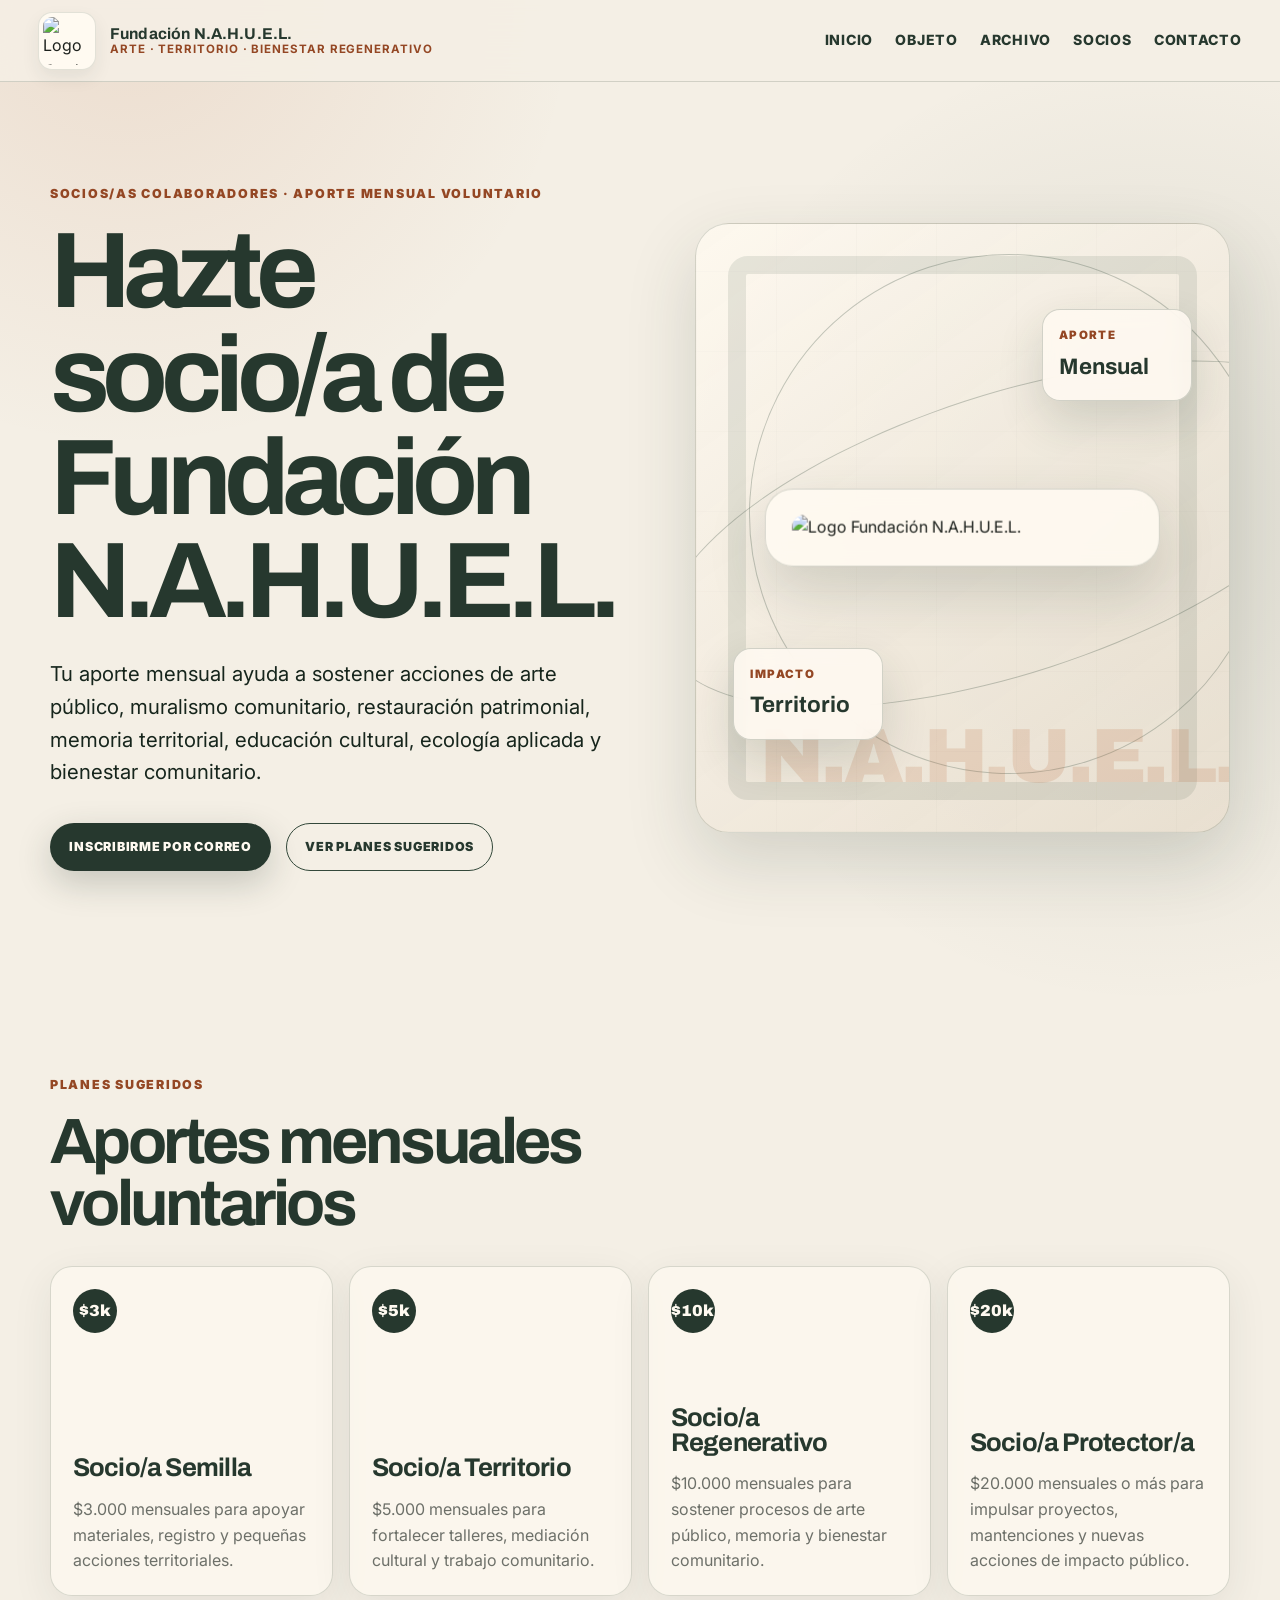
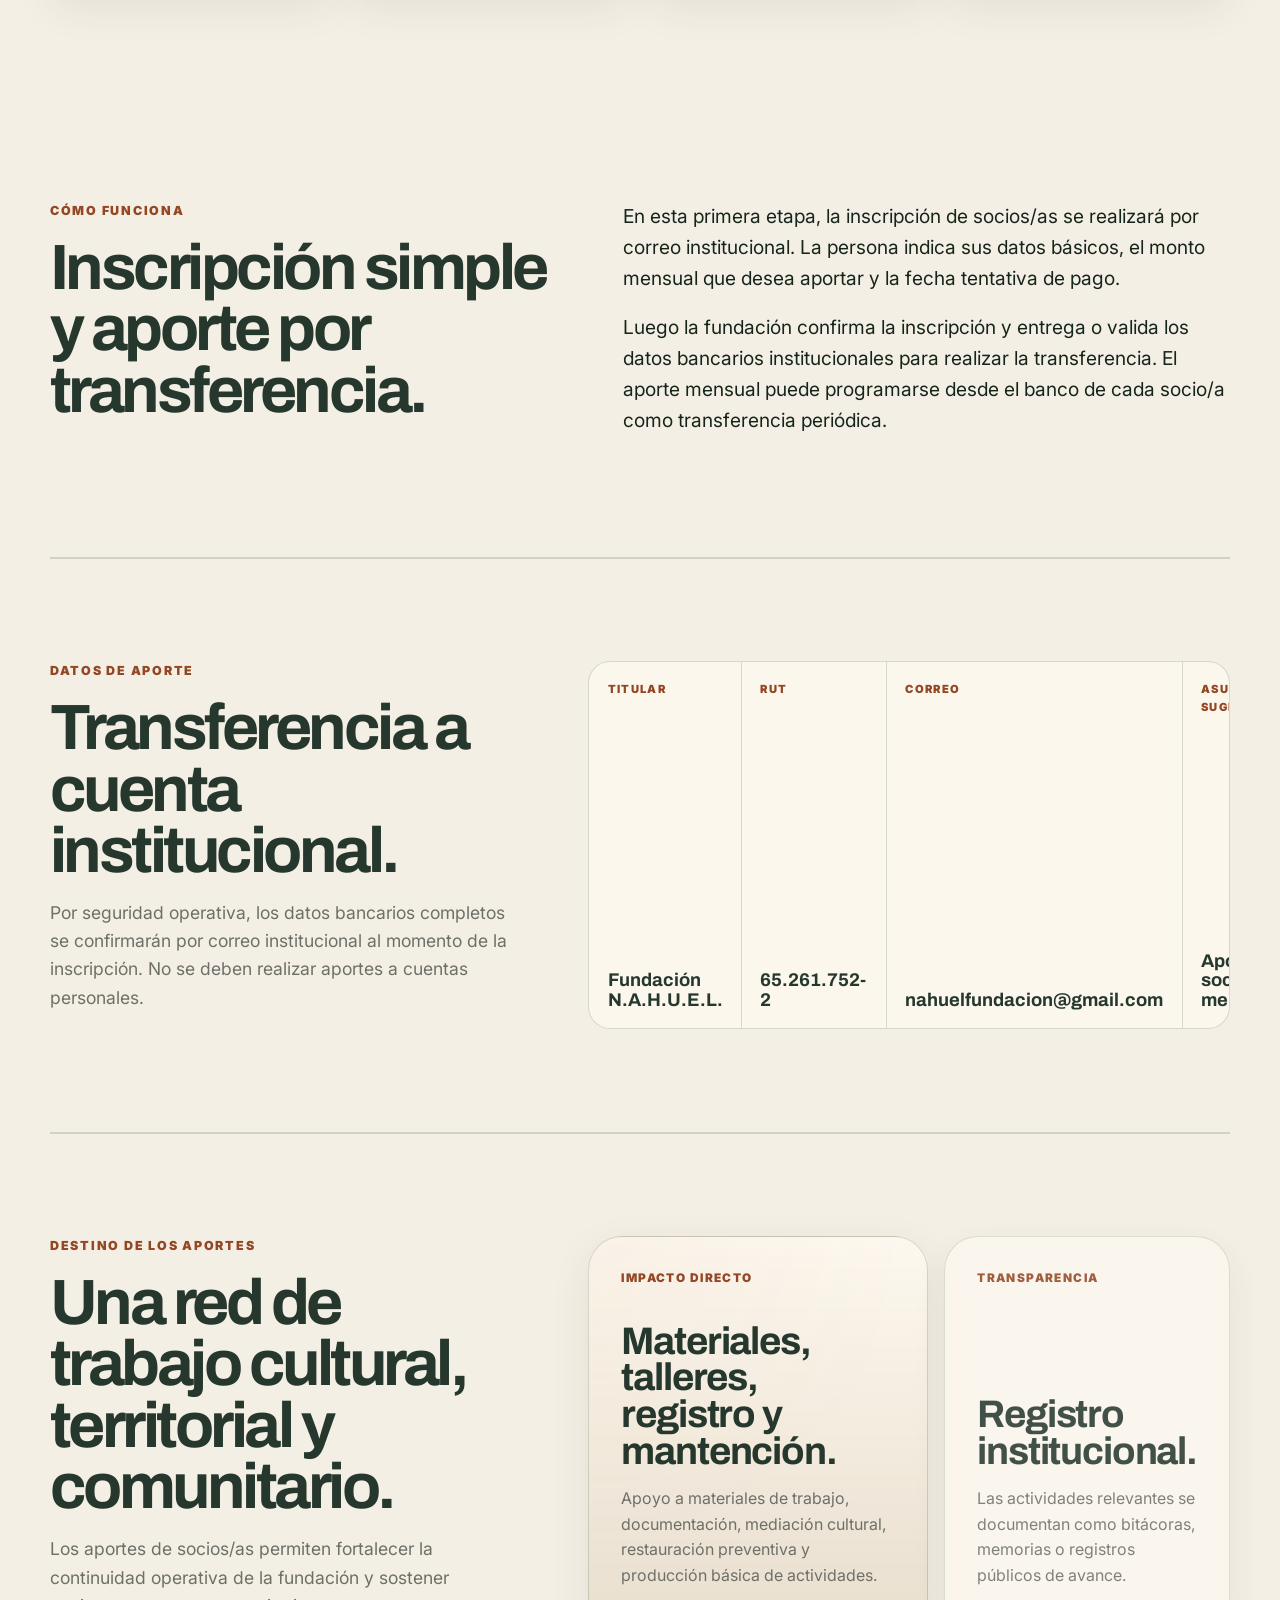
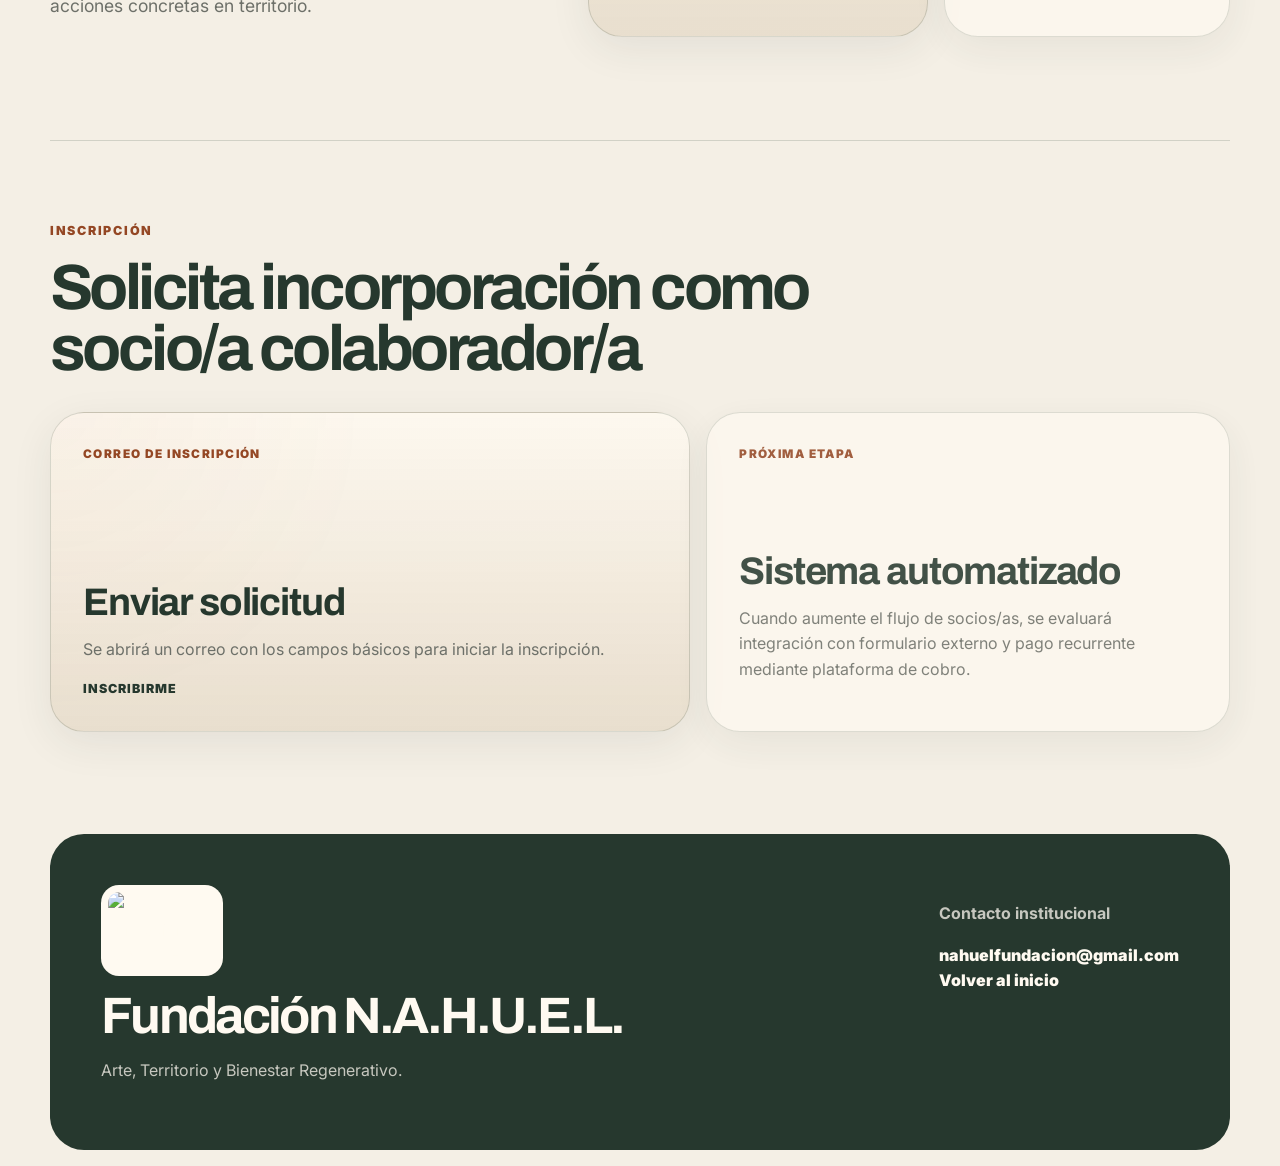
==== socios.html @ 20669663 "Crear página de socios colaboradores" ====
<!DOCTYPE html>
<html lang="es-CL">
<head>
  <meta charset="UTF-8" />
  <meta name="viewport" content="width=device-width, initial-scale=1.0" />
  <title>Hazte socio/a | Fundación N.A.H.U.E.L.</title>
  <meta name="description" content="Hazte socio/a colaborador/a de Fundación N.A.H.U.E.L. y apoya acciones de arte público, educación cultural, memoria territorial, restauración patrimonial y bienestar comunitario en La Florida." />
  <meta name="robots" content="index, follow, max-image-preview:large" />
  <meta name="author" content="Fundación N.A.H.U.E.L." />
  <meta name="keywords" content="socios Fundación N.A.H.U.E.L., donaciones fundación cultural, aportes mensuales, arte comunitario, La Florida, bienestar regenerativo, Chile" />
  <meta name="theme-color" content="#f4efe5" />
  <meta name="google-site-verification" content="IC3Q_L5enNN1hU11xEZPng-1R6glkIqD5HlDFHvDslU" />
  <meta name="geo.region" content="CL-RM" />
  <meta name="geo.placename" content="La Florida, Región Metropolitana, Chile" />
  <link rel="canonical" href="https://nahuelfundacion.github.io/socios.html" />
  <link rel="preconnect" href="https://fonts.googleapis.com" />
  <link rel="preconnect" href="https://fonts.gstatic.com" crossorigin />
  <link href="https://fonts.googleapis.com/css2?family=Archivo:wght@400;500;700;800;900&family=Inter:wght@400;500;600;700&display=swap" rel="stylesheet" />
  <link rel="stylesheet" href="styles.css" />

  <meta property="og:type" content="website" />
  <meta property="og:locale" content="es_CL" />
  <meta property="og:site_name" content="Fundación N.A.H.U.E.L." />
  <meta property="og:title" content="Hazte socio/a | Fundación N.A.H.U.E.L." />
  <meta property="og:description" content="Aportes mensuales para sostener arte público, memoria territorial, educación cultural y bienestar comunitario." />
  <meta property="og:url" content="https://nahuelfundacion.github.io/socios.html" />
  <meta property="og:image" content="https://nahuelfundacion.github.io/assets/img/logo/logo%20nahuel%20-%20001.jpg" />
  <meta property="og:image:alt" content="Logo Fundación N.A.H.U.E.L." />

  <meta name="twitter:card" content="summary_large_image" />
  <meta name="twitter:title" content="Hazte socio/a | Fundación N.A.H.U.E.L." />
  <meta name="twitter:description" content="Apoya mensualmente acciones culturales, territoriales y comunitarias desde La Florida, Chile." />
  <meta name="twitter:image" content="https://nahuelfundacion.github.io/assets/img/logo/logo%20nahuel%20-%20001.jpg" />

  <script type="application/ld+json">
  {
    "@context": "https://schema.org",
    "@graph": [
      {
        "@type": "NGO",
        "@id": "https://nahuelfundacion.github.io/#organization",
        "name": "Fundación N.A.H.U.E.L.",
        "legalName": "Fundación N.A.H.U.E.L. Arte Territorio y Bienestar Regenerativo",
        "url": "https://nahuelfundacion.github.io/",
        "logo": "https://nahuelfundacion.github.io/assets/img/logo/logo%20nahuel%20-%20001.jpg",
        "email": "nahuelfundacion@gmail.com",
        "taxID": "65.261.752-2",
        "address": {
          "@type": "PostalAddress",
          "addressLocality": "La Florida",
          "addressRegion": "Región Metropolitana",
          "addressCountry": "CL"
        },
        "potentialAction": {
          "@type": "DonateAction",
          "name": "Aporte mensual de socio/a colaborador/a",
          "target": "https://nahuelfundacion.github.io/socios.html"
        }
      },
      {
        "@type": "WebPage",
        "@id": "https://nahuelfundacion.github.io/socios.html#webpage",
        "url": "https://nahuelfundacion.github.io/socios.html",
        "name": "Hazte socio/a | Fundación N.A.H.U.E.L.",
        "isPartOf": { "@id": "https://nahuelfundacion.github.io/#website" },
        "about": { "@id": "https://nahuelfundacion.github.io/#organization" },
        "inLanguage": "es-CL"
      }
    ]
  }
  </script>
</head>
<body>
  <a class="skip-link" href="#contenido">Saltar al contenido principal</a>

  <header class="site-header" aria-label="Encabezado principal">
    <a class="brand" href="index.html#inicio" aria-label="Inicio Fundación N.A.H.U.E.L.">
      <img src="assets/img/logo/logo nahuel - 001.jpg" alt="Logo Fundación N.A.H.U.E.L." class="brand-logo" />
      <span class="brand-text">
        <strong>Fundación N.A.H.U.E.L.</strong>
        <small>Arte · Territorio · Bienestar Regenerativo</small>
      </span>
    </a>

    <button class="menu-toggle" type="button" aria-label="Abrir menú" aria-expanded="false" aria-controls="main-nav">
      <span></span><span></span><span></span>
    </button>

    <nav id="main-nav" class="main-nav" aria-label="Navegación principal">
      <a href="index.html#inicio">Inicio</a>
      <a href="index.html#objeto">Objeto</a>
      <a href="index.html#proyectos">Archivo</a>
      <a href="socios.html">Socios</a>
      <a href="index.html#contacto">Contacto</a>
    </nav>
  </header>

  <main id="contenido">
    <section class="hero section-pad">
      <div class="hero-copy">
        <p class="eyebrow">Socios/as colaboradores · Aporte mensual voluntario</p>
        <h1>Hazte socio/a de Fundación N.A.H.U.E.L.</h1>
        <p class="lead">
          Tu aporte mensual ayuda a sostener acciones de arte público, muralismo comunitario, restauración patrimonial, memoria territorial, educación cultural, ecología aplicada y bienestar comunitario.
        </p>
        <div class="hero-actions">
          <a class="button button-primary" href="mailto:nahuelfundacion@gmail.com?subject=Inscripci%C3%B3n%20socio%2Fa%20colaborador%2Fa%20Fundaci%C3%B3n%20N.A.H.U.E.L.&body=Hola%20Fundaci%C3%B3n%20N.A.H.U.E.L.%2C%0A%0AQuiero%20inscribirme%20como%20socio%2Fa%20colaborador%2Fa.%0A%0ANombre%20completo%3A%0ARUT%3A%0ATel%C3%A9fono%3A%0AComuna%3A%0AMonto%20mensual%20que%20deseo%20aportar%3A%0AFecha%20tentativa%20de%20pago%20mensual%3A%0A%0ASolicito%20los%20datos%20bancarios%20institucionales%20para%20realizar%20mi%20aporte.%0A%0ASaludos.">Inscribirme por correo</a>
          <a class="button button-secondary" href="#planes">Ver planes sugeridos</a>
        </div>
      </div>

      <div class="hero-visual" aria-label="Panel visual de socios colaboradores">
        <div class="mission-orbit orbit-one"></div>
        <div class="mission-orbit orbit-two"></div>
        <figure class="visual-logo-card">
          <img src="assets/img/logo/logo nahuel - 001.jpg" alt="Logo Fundación N.A.H.U.E.L." />
        </figure>
        <div class="visual-card visual-card-small top-card">
          <small>Aporte</small>
          <strong>Mensual</strong>
        </div>
        <div class="visual-card visual-card-small bottom-card">
          <small>Impacto</small>
          <strong>Territorio</strong>
        </div>
      </div>
    </section>

    <section id="planes" class="section-pad">
      <div class="section-heading">
        <p class="eyebrow">Planes sugeridos</p>
        <h2>Aportes mensuales voluntarios</h2>
      </div>
      <div class="card-grid">
        <article class="program-card">
          <span class="card-number">$3k</span>
          <h3>Socio/a Semilla</h3>
          <p>$3.000 mensuales para apoyar materiales, registro y pequeñas acciones territoriales.</p>
        </article>
        <article class="program-card">
          <span class="card-number">$5k</span>
          <h3>Socio/a Territorio</h3>
          <p>$5.000 mensuales para fortalecer talleres, mediación cultural y trabajo comunitario.</p>
        </article>
        <article class="program-card">
          <span class="card-number">$10k</span>
          <h3>Socio/a Regenerativo</h3>
          <p>$10.000 mensuales para sostener procesos de arte público, memoria y bienestar comunitario.</p>
        </article>
        <article class="program-card">
          <span class="card-number">$20k</span>
          <h3>Socio/a Protector/a</h3>
          <p>$20.000 mensuales o más para impulsar proyectos, mantenciones y nuevas acciones de impacto público.</p>
        </article>
      </div>
    </section>

    <section class="section-pad split-section">
      <div class="section-kicker">
        <p class="eyebrow">Cómo funciona</p>
        <h2>Inscripción simple y aporte por transferencia.</h2>
      </div>
      <div class="rich-text">
        <p>
          En esta primera etapa, la inscripción de socios/as se realizará por correo institucional. La persona indica sus datos básicos, el monto mensual que desea aportar y la fecha tentativa de pago.
        </p>
        <p>
          Luego la fundación confirma la inscripción y entrega o valida los datos bancarios institucionales para realizar la transferencia. El aporte mensual puede programarse desde el banco de cada socio/a como transferencia periódica.
        </p>
      </div>
    </section>

    <section class="section-pad feature-section">
      <div>
        <p class="eyebrow">Datos de aporte</p>
        <h2>Transferencia a cuenta institucional.</h2>
        <p>
          Por seguridad operativa, los datos bancarios completos se confirmarán por correo institucional al momento de la inscripción. No se deben realizar aportes a cuentas personales.
        </p>
      </div>
      <div class="data-grid">
        <div><span>Titular</span><strong>Fundación N.A.H.U.E.L.</strong></div>
        <div><span>RUT</span><strong>65.261.752-2</strong></div>
        <div><span>Correo</span><strong>nahuelfundacion@gmail.com</strong></div>
        <div><span>Asunto sugerido</span><strong>Aporte socio/a mensual</strong></div>
      </div>
    </section>

    <section class="section-pad feature-section">
      <div>
        <p class="eyebrow">Destino de los aportes</p>
        <h2>Una red de trabajo cultural, territorial y comunitario.</h2>
        <p>
          Los aportes de socios/as permiten fortalecer la continuidad operativa de la fundación y sostener acciones concretas en territorio.
        </p>
      </div>
      <div class="archive-grid" aria-label="Destino de aportes de socios colaboradores">
        <article class="archive-card featured-archive-card">
          <span>Impacto directo</span>
          <h3>Materiales, talleres, registro y mantención.</h3>
          <p>Apoyo a materiales de trabajo, documentación, mediación cultural, restauración preventiva y producción básica de actividades.</p>
        </article>
        <article class="archive-card muted-archive-card">
          <span>Transparencia</span>
          <h3>Registro institucional.</h3>
          <p>Las actividades relevantes se documentan como bitácoras, memorias o registros públicos de avance.</p>
        </article>
      </div>
    </section>

    <section class="section-pad transparency-section">
      <div class="section-heading">
        <p class="eyebrow">Inscripción</p>
        <h2>Solicita incorporación como socio/a colaborador/a</h2>
      </div>
      <div class="archive-grid">
        <a class="archive-card featured-archive-card" href="mailto:nahuelfundacion@gmail.com?subject=Inscripci%C3%B3n%20socio%2Fa%20colaborador%2Fa%20Fundaci%C3%B3n%20N.A.H.U.E.L.&body=Hola%20Fundaci%C3%B3n%20N.A.H.U.E.L.%2C%0A%0AQuiero%20inscribirme%20como%20socio%2Fa%20colaborador%2Fa.%0A%0ANombre%20completo%3A%0ARUT%3A%0ATel%C3%A9fono%3A%0AComuna%3A%0AMonto%20mensual%20que%20deseo%20aportar%3A%0AFecha%20tentativa%20de%20pago%20mensual%3A%0A%0ASolicito%20los%20datos%20bancarios%20institucionales%20para%20realizar%20mi%20aporte.%0A%0ASaludos.">
          <span>Correo de inscripción</span>
          <h3>Enviar solicitud</h3>
          <p>Se abrirá un correo con los campos básicos para iniciar la inscripción.</p>
          <strong>Inscribirme</strong>
        </a>
        <article class="archive-card muted-archive-card">
          <span>Próxima etapa</span>
          <h3>Sistema automatizado</h3>
          <p>Cuando aumente el flujo de socios/as, se evaluará integración con formulario externo y pago recurrente mediante plataforma de cobro.</p>
        </article>
      </div>
    </section>
  </main>

  <footer id="contacto" class="site-footer">
    <div>
      <img src="assets/img/logo/logo nahuel - 001.jpg" alt="Logo Fundación N.A.H.U.E.L." class="footer-logo" />
      <h2>Fundación N.A.H.U.E.L.</h2>
      <p>Arte, Territorio y Bienestar Regenerativo.</p>
    </div>
    <div class="footer-contact">
      <p><strong>Contacto institucional</strong></p>
      <a href="mailto:nahuelfundacion@gmail.com">nahuelfundacion@gmail.com</a>
      <br />
      <a href="index.html#inicio">Volver al inicio</a>
    </div>
  </footer>

  <script src="script.js"></script>
</body>
</html>
---- styles.css ----
:root {
  --bone: #f4efe5;
  --bone-light: #fffaf1;
  --bone-deep: #e7dccb;
  --green: #33483a;
  --green-deep: #26382e;
  --green-ink: #16251c;
  --copper: #b45b2e;
  --copper-deep: #944724;
  --ink: #1d211d;
  --muted: #6d7069;
  --line: rgba(51, 72, 58, 0.18);
  --shadow: 0 28px 70px rgba(38, 56, 46, 0.16);
  --radius-lg: 34px;
  --radius-md: 22px;
  --max: 1180px;
}

* { box-sizing: border-box; }

html { scroll-behavior: smooth; }

body {
  margin: 0;
  font-family: Inter, system-ui, -apple-system, BlinkMacSystemFont, "Segoe UI", sans-serif;
  background:
    radial-gradient(circle at 10% 0%, rgba(180, 91, 46, 0.12), transparent 28rem),
    radial-gradient(circle at 90% 12%, rgba(51, 72, 58, 0.12), transparent 30rem),
    var(--bone);
  color: var(--ink);
  line-height: 1.6;
}

a { color: inherit; text-decoration: none; }

img { max-width: 100%; display: block; }

.skip-link {
  position: absolute;
  top: -100px;
  left: 1rem;
  background: var(--green-deep);
  color: var(--bone-light);
  padding: 0.65rem 1rem;
  border-radius: 999px;
  z-index: 99;
}

.skip-link:focus { top: 1rem; }

.site-header {
  position: sticky;
  top: 0;
  z-index: 50;
  display: flex;
  align-items: center;
  justify-content: space-between;
  gap: 1.5rem;
  padding: 0.72rem clamp(1rem, 3vw, 2.5rem);
  background: rgba(244, 239, 229, 0.9);
  border-bottom: 1px solid var(--line);
  backdrop-filter: blur(18px);
}

.brand {
  display: flex;
  align-items: center;
  gap: 0.85rem;
  min-width: 260px;
}

.brand-logo {
  width: 58px;
  height: 58px;
  object-fit: contain;
  background: var(--bone-light);
  border: 1px solid rgba(51, 72, 58, 0.14);
  border-radius: 14px;
  padding: 4px;
  box-shadow: 0 8px 18px rgba(38, 56, 46, 0.08);
}

.brand-text {
  display: flex;
  flex-direction: column;
  line-height: 1.12;
}

.brand-text strong {
  font-family: Archivo, Inter, sans-serif;
  font-size: 0.98rem;
  letter-spacing: 0.01em;
  color: var(--green-deep);
}

.brand-text small {
  font-size: 0.72rem;
  color: var(--copper-deep);
  font-weight: 700;
  text-transform: uppercase;
  letter-spacing: 0.08em;
}

.main-nav {
  display: flex;
  align-items: center;
  gap: clamp(0.7rem, 1.8vw, 1.4rem);
  font-size: 0.88rem;
  font-weight: 800;
  letter-spacing: 0.05em;
  text-transform: uppercase;
  color: var(--green-deep);
}

.main-nav a {
  position: relative;
  padding: 0.35rem 0;
}

.main-nav a::after {
  content: "";
  position: absolute;
  left: 0;
  bottom: 0;
  width: 0;
  height: 2px;
  background: var(--copper);
  transition: width 180ms ease;
}

.main-nav a:hover::after { width: 100%; }

.menu-toggle {
  display: none;
  border: 1px solid var(--line);
  background: var(--bone-light);
  border-radius: 14px;
  width: 46px;
  height: 42px;
  padding: 0.55rem;
}

.menu-toggle span {
  display: block;
  height: 2px;
  margin: 5px 0;
  background: var(--green-deep);
}

.section-pad {
  width: min(var(--max), calc(100% - 2rem));
  margin-inline: auto;
  padding: clamp(4rem, 8vw, 7.5rem) 0;
}

.hero {
  min-height: calc(100vh - 74px);
  display: grid;
  grid-template-columns: minmax(0, 1.03fr) minmax(320px, 0.97fr);
  align-items: center;
  gap: clamp(2rem, 6vw, 5rem);
}

.eyebrow {
  margin: 0 0 1rem;
  color: var(--copper-deep);
  font-weight: 900;
  text-transform: uppercase;
  letter-spacing: 0.14em;
  font-size: 0.78rem;
}

h1, h2, h3 {
  font-family: Archivo, Inter, sans-serif;
  margin: 0;
  line-height: 0.96;
  color: var(--green-deep);
}

h1 {
  font-size: clamp(3.1rem, 8.4vw, 7.8rem);
  letter-spacing: -0.07em;
  max-width: 900px;
}

h2 {
  font-size: clamp(2.2rem, 5vw, 5rem);
  letter-spacing: -0.055em;
}

h3 {
  font-size: clamp(1.25rem, 2vw, 1.7rem);
  letter-spacing: -0.03em;
}

.lead {
  max-width: 720px;
  margin: 1.55rem 0 0;
  font-size: clamp(1.05rem, 1.6vw, 1.35rem);
  color: var(--green-ink);
}

.hero-actions {
  display: flex;
  flex-wrap: wrap;
  gap: 0.9rem;
  margin-top: 2.1rem;
}

.button {
  display: inline-flex;
  align-items: center;
  justify-content: center;
  min-height: 48px;
  padding: 0.8rem 1.15rem;
  border-radius: 999px;
  border: 1px solid transparent;
  font-weight: 900;
  text-transform: uppercase;
  letter-spacing: 0.06em;
  font-size: 0.78rem;
}

.button-primary {
  background: var(--green-deep);
  color: var(--bone-light);
  box-shadow: 0 12px 34px rgba(38, 56, 46, 0.22);
}

.button-secondary {
  background: transparent;
  color: var(--green-deep);
  border-color: var(--green);
}

.hero-visual {
  position: relative;
  min-height: 610px;
  border: 1px solid var(--line);
  border-radius: var(--radius-lg);
  overflow: hidden;
  background:
    linear-gradient(145deg, rgba(255, 250, 241, 0.78), rgba(231, 220, 203, 0.72)),
    repeating-linear-gradient(90deg, rgba(51, 72, 58, 0.08) 0 1px, transparent 1px 80px),
    repeating-linear-gradient(0deg, rgba(51, 72, 58, 0.07) 0 1px, transparent 1px 80px);
  box-shadow: var(--shadow);
}

.hero-visual::before {
  content: "";
  position: absolute;
  inset: 2rem;
  border: 18px solid rgba(51, 72, 58, 0.9);
  border-radius: 20px;
  opacity: 0.12;
}

.hero-visual::after {
  content: "N.A.H.U.E.L.";
  position: absolute;
  right: -0.5rem;
  bottom: 0.8rem;
  font-family: Archivo, Inter, sans-serif;
  font-weight: 900;
  font-size: clamp(3rem, 6vw, 5.6rem);
  letter-spacing: -0.04em;
  color: rgba(180, 91, 46, 0.16);
}

.mission-orbit {
  position: absolute;
  border: 1px solid rgba(51, 72, 58, 0.28);
  border-radius: 50%;
  transform: rotate(-18deg);
}

.orbit-one {
  width: 520px;
  height: 520px;
  left: 10%;
  top: 5%;
}

.orbit-two {
  width: 720px;
  height: 280px;
  left: -9%;
  top: 28%;
}

.visual-logo-card {
  position: absolute;
  left: 50%;
  top: 50%;
  width: min(74%, 420px);
  margin: 0;
  transform: translate(-50%, -50%);
  padding: clamp(1rem, 2vw, 1.6rem);
  border-radius: 28px;
  border: 1px solid rgba(51, 72, 58, 0.2);
  background: rgba(255, 250, 241, 0.9);
  box-shadow: 0 24px 58px rgba(38, 56, 46, 0.18);
  backdrop-filter: blur(10px);
  z-index: 2;
}

.visual-logo-card img {
  width: 100%;
  height: auto;
  object-fit: contain;
  border-radius: 18px;
}

.visual-card {
  position: absolute;
  border: 1px solid rgba(51, 72, 58, 0.22);
  background: rgba(255, 250, 241, 0.86);
  box-shadow: 0 20px 46px rgba(38, 56, 46, 0.16);
  backdrop-filter: blur(10px);
  z-index: 3;
}

.visual-card-small small {
  display: block;
  color: var(--copper-deep);
  font-weight: 900;
  text-transform: uppercase;
  letter-spacing: 0.12em;
  font-size: 0.72rem;
}

.visual-card-small {
  min-width: 150px;
  padding: 1rem;
  border-radius: 18px;
}

.visual-card-small strong {
  display: block;
  color: var(--green-deep);
  font-family: Archivo, Inter, sans-serif;
  font-size: 1.4rem;
  margin-top: 0.25rem;
}

.top-card { right: 7%; top: 14%; }
.bottom-card { left: 7%; bottom: 15%; }

.story-rail {
  width: min(100%, 1480px);
  margin: 0 auto;
  display: grid;
  grid-template-columns: repeat(4, 1fr);
  border-block: 1px solid var(--line);
  background: var(--green-deep);
  color: var(--bone-light);
}

.story-rail article {
  min-height: 310px;
  padding: clamp(1.4rem, 3vw, 2.4rem);
  display: flex;
  flex-direction: column;
  justify-content: flex-end;
  border-right: 1px solid rgba(244, 239, 229, 0.18);
  background:
    linear-gradient(180deg, rgba(22, 37, 28, 0.08), rgba(22, 37, 28, 0.86)),
    radial-gradient(circle at 0% 0%, rgba(180, 91, 46, 0.38), transparent 18rem);
}

.story-rail article:nth-child(even) {
  background:
    linear-gradient(180deg, rgba(22, 37, 28, 0.10), rgba(22, 37, 28, 0.88)),
    radial-gradient(circle at 100% 0%, rgba(244, 239, 229, 0.18), transparent 18rem);
}

.story-rail span {
  color: var(--copper);
  font-family: Archivo, Inter, sans-serif;
  font-weight: 900;
  margin-bottom: auto;
}

.story-rail h2 {
  color: var(--bone-light);
  font-size: clamp(1.5rem, 2.5vw, 2.35rem);
  letter-spacing: -0.04em;
}

.story-rail p {
  margin: 0.9rem 0 0;
  color: rgba(255, 250, 241, 0.76);
}

.split-section {
  display: grid;
  grid-template-columns: 0.9fr 1.1fr;
  gap: clamp(2rem, 6vw, 5rem);
  border-bottom: 1px solid var(--line);
}

.rich-text {
  font-size: clamp(1.05rem, 1.5vw, 1.28rem);
  color: var(--green-ink);
}

.rich-text p:first-child { margin-top: 0; }

.section-heading {
  max-width: 820px;
  margin-bottom: 2rem;
}

.card-grid {
  display: grid;
  grid-template-columns: repeat(4, 1fr);
  gap: 1rem;
}

.program-card {
  min-height: 330px;
  padding: 1.35rem;
  border: 1px solid var(--line);
  border-radius: var(--radius-md);
  background: rgba(255, 250, 241, 0.64);
  box-shadow: 0 12px 40px rgba(38, 56, 46, 0.08);
  display: flex;
  flex-direction: column;
}

.card-number {
  width: 44px;
  height: 44px;
  border-radius: 50%;
  display: grid;
  place-items: center;
  background: var(--green-deep);
  color: var(--bone-light);
  font-family: Archivo, Inter, sans-serif;
  font-weight: 900;
  margin-bottom: auto;
}

.program-card h3 { margin-top: 4rem; }
.program-card p { color: var(--muted); margin-bottom: 0; }

.feature-section {
  display: grid;
  grid-template-columns: 0.85fr 1.15fr;
  gap: clamp(2rem, 5vw, 4rem);
  align-items: stretch;
  border-top: 1px solid var(--line);
  border-bottom: 1px solid var(--line);
}

.feature-section > div:first-child p:last-child {
  font-size: 1.1rem;
  color: var(--muted);
}

.archive-grid {
  display: grid;
  grid-template-columns: 1.1fr 0.9fr;
  gap: 1rem;
}

.archive-card {
  min-height: 320px;
  padding: clamp(1.35rem, 3vw, 2rem);
  border: 1px solid var(--line);
  border-radius: var(--radius-lg);
  background: rgba(255, 250, 241, 0.72);
  box-shadow: 0 12px 40px rgba(38, 56, 46, 0.08);
  display: flex;
  flex-direction: column;
  justify-content: flex-end;
  transition: transform 180ms ease, box-shadow 180ms ease;
}

.archive-card:hover {
  transform: translateY(-3px);
  box-shadow: var(--shadow);
}

.archive-card span {
  margin-bottom: auto;
  color: var(--copper-deep);
  font-size: 0.74rem;
  font-weight: 900;
  letter-spacing: 0.12em;
  text-transform: uppercase;
}

.archive-card h3 {
  max-width: 560px;
  font-size: clamp(1.7rem, 3vw, 3rem);
}

.archive-card p {
  color: var(--muted);
}

.archive-card strong {
  color: var(--green-deep);
  font-weight: 900;
  text-transform: uppercase;
  letter-spacing: 0.08em;
  font-size: 0.78rem;
}

.featured-archive-card {
  background:
    linear-gradient(180deg, rgba(255, 250, 241, 0.78), rgba(231, 220, 203, 0.9)),
    radial-gradient(circle at 0% 0%, rgba(180, 91, 46, 0.18), transparent 20rem);
}

.muted-archive-card { opacity: 0.86; }

.mission-slider {
  position: relative;
  min-height: 430px;
  border-radius: var(--radius-lg);
  overflow: hidden;
  background: var(--green-deep);
  color: var(--bone-light);
  box-shadow: var(--shadow);
}

.slides, .slide { height: 100%; }

.slide {
  display: none;
  min-height: 430px;
  padding: clamp(1.5rem, 4vw, 3rem);
  flex-direction: column;
  justify-content: flex-end;
  background:
    linear-gradient(180deg, rgba(38, 56, 46, 0.18), rgba(22, 37, 28, 0.92)),
    radial-gradient(circle at 30% 5%, rgba(180, 91, 46, 0.45), transparent 20rem),
    repeating-linear-gradient(135deg, rgba(244, 239, 229, 0.10) 0 1px, transparent 1px 18px);
}

.slide.active { display: flex; }

.slide span {
  position: absolute;
  top: 2rem;
  left: 2rem;
  color: var(--copper);
  font-weight: 900;
  text-transform: uppercase;
  letter-spacing: 0.14em;
  font-size: 0.74rem;
}

.slide h3 {
  color: var(--bone-light);
  font-size: clamp(2.4rem, 5vw, 5rem);
  max-width: 620px;
}

.slide p {
  max-width: 560px;
  color: rgba(255, 250, 241, 0.78);
  font-size: 1.1rem;
}

.slider-control {
  position: absolute;
  top: 50%;
  z-index: 4;
  transform: translateY(-50%);
  width: 46px;
  height: 46px;
  border-radius: 50%;
  border: 1px solid rgba(244, 239, 229, 0.38);
  background: rgba(244, 239, 229, 0.14);
  color: var(--bone-light);
  font-size: 2rem;
  cursor: pointer;
}

.prev { left: 1rem; }
.next { right: 1rem; }

.case-study-section {
  border-top: 1px solid var(--line);
  border-bottom: 1px solid var(--line);
}

.standalone-case { padding-top: clamp(4rem, 7vw, 6rem); }

.case-heading {
  max-width: 980px;
  margin-bottom: 2.4rem;
}

.case-heading p:last-child {
  max-width: 760px;
  color: var(--muted);
  font-size: clamp(1.02rem, 1.4vw, 1.2rem);
}

.case-layout {
  display: grid;
  grid-template-columns: minmax(0, 1.05fr) minmax(300px, 0.95fr);
  gap: 1rem;
  align-items: stretch;
}

.case-summary,
.case-meta,
.evidence-note {
  border: 1px solid var(--line);
  border-radius: var(--radius-lg);
  background: rgba(255, 250, 241, 0.66);
  box-shadow: 0 12px 40px rgba(38, 56, 46, 0.08);
}

.case-summary {
  padding: clamp(1.5rem, 4vw, 2.4rem);
}

.case-code {
  display: inline-flex;
  margin-bottom: 1.2rem;
  color: var(--copper-deep);
  font-size: 0.76rem;
  font-weight: 900;
  letter-spacing: 0.1em;
  text-transform: uppercase;
}

.case-summary h2,
.case-summary h3 {
  font-size: clamp(2rem, 4vw, 4.5rem);
  max-width: 760px;
}

.case-summary p {
  max-width: 760px;
  color: var(--green-ink);
  font-size: 1.05rem;
}

.case-meta {
  display: grid;
  grid-template-columns: 1fr 1fr;
  overflow: hidden;
}

.case-meta div,
.case-pill-grid div {
  min-height: 145px;
  padding: 1rem;
  border-right: 1px solid var(--line);
  border-bottom: 1px solid var(--line);
  display: flex;
  flex-direction: column;
  justify-content: space-between;
}

.case-meta div:nth-child(2n) { border-right: 0; }
.case-meta div:nth-last-child(-n + 2) { border-bottom: 0; }

.case-meta span,
.case-pill-grid span {
  color: var(--copper-deep);
  font-weight: 900;
  text-transform: uppercase;
  letter-spacing: 0.12em;
  font-size: 0.7rem;
}

.case-meta strong,
.case-pill-grid strong {
  color: var(--green-deep);
  font-family: Archivo, Inter, sans-serif;
  font-size: 1.1rem;
  line-height: 1.05;
}

.evidence-gallery {
  margin-top: 1rem;
  display: grid;
  grid-template-columns: repeat(6, 1fr);
  gap: 1rem;
}

.evidence-card {
  grid-column: span 2;
  margin: 0;
  overflow: hidden;
  border: 1px solid var(--line);
  border-radius: var(--radius-md);
  background: rgba(255, 250, 241, 0.72);
  box-shadow: 0 12px 40px rgba(38, 56, 46, 0.08);
}

.evidence-card-large { grid-column: span 3; }

.evidence-card img {
  width: 100%;
  height: 320px;
  object-fit: cover;
  background: var(--bone-deep);
}

.evidence-card-large img { height: 420px; }

.evidence-card figcaption {
  padding: 1rem;
  color: var(--muted);
  font-size: 0.95rem;
}

.evidence-card figcaption span {
  display: block;
  margin-bottom: 0.28rem;
  color: var(--copper-deep);
  font-size: 0.72rem;
  font-weight: 900;
  letter-spacing: 0.12em;
  text-transform: uppercase;
}

.case-pill-grid {
  margin-top: 1rem;
  display: grid;
  grid-template-columns: repeat(4, 1fr);
  border: 1px solid var(--line);
  border-radius: var(--radius-md);
  overflow: hidden;
  background: rgba(255, 250, 241, 0.66);
}

.case-pill-grid div { min-height: 150px; }
.case-pill-grid div:last-child { border-right: 0; }

.evidence-note {
  margin-top: 1rem;
  padding: 1.25rem 1.4rem;
  color: var(--muted);
}

.evidence-note p { margin: 0; }
.evidence-note strong { color: var(--green-deep); }

.back-link-wrap { margin-top: 1.25rem; }

.transparency-section { padding-top: 5rem; }

.data-grid {
  display: grid;
  grid-template-columns: repeat(4, 1fr);
  border: 1px solid var(--line);
  border-radius: var(--radius-md);
  overflow: hidden;
  background: rgba(255, 250, 241, 0.66);
}

.data-grid div {
  min-height: 150px;
  padding: 1.15rem;
  border-right: 1px solid var(--line);
  display: flex;
  flex-direction: column;
  justify-content: space-between;
}

.data-grid div:last-child { border-right: 0; }

.data-grid span {
  color: var(--copper-deep);
  font-weight: 900;
  text-transform: uppercase;
  letter-spacing: 0.12em;
  font-size: 0.7rem;
}

.data-grid strong {
  color: var(--green-deep);
  font-family: Archivo, Inter, sans-serif;
  font-size: 1.15rem;
  line-height: 1.05;
}

.site-footer {
  width: min(var(--max), calc(100% - 2rem));
  margin: 0 auto 1rem;
  padding: clamp(2rem, 5vw, 3.2rem);
  border-radius: var(--radius-lg);
  background: var(--green-deep);
  color: var(--bone-light);
  display: flex;
  justify-content: space-between;
  gap: 2rem;
}

.footer-logo {
  width: 122px;
  height: auto;
  object-fit: contain;
  background: var(--bone-light);
  border-radius: 18px;
  padding: 0.45rem;
  margin-bottom: 1rem;
}

.site-footer h2 {
  color: var(--bone-light);
  font-size: clamp(2rem, 4vw, 3.6rem);
}

.site-footer p { color: rgba(255, 250, 241, 0.74); }
.site-footer a { color: var(--bone-light); font-weight: 900; }

@media (max-width: 980px) {
  .menu-toggle { display: block; }
  .main-nav {
    position: absolute;
    top: 100%;
    left: 1rem;
    right: 1rem;
    display: none;
    flex-direction: column;
    align-items: stretch;
    padding: 1rem;
    border: 1px solid var(--line);
    border-radius: 20px;
    background: var(--bone-light);
    box-shadow: var(--shadow);
  }
  .main-nav.open { display: flex; }
  .hero, .split-section, .feature-section, .case-layout, .archive-grid { grid-template-columns: 1fr; }
  .hero { min-height: auto; }
  .hero-visual { min-height: 520px; }
  .story-rail, .card-grid, .data-grid, .case-pill-grid { grid-template-columns: repeat(2, 1fr); }
  .evidence-card,
  .evidence-card-large { grid-column: span 3; }
}

@media (max-width: 640px) {
  .brand { min-width: auto; }
  .brand-text small { display: none; }
  .brand-logo { width: 48px; height: 48px; }
  .hero-visual { min-height: 430px; }
  .visual-logo-card { width: min(82%, 330px); }
  .story-rail, .card-grid, .data-grid, .case-meta, .case-pill-grid, .evidence-gallery { grid-template-columns: 1fr; }
  .evidence-card,
  .evidence-card-large { grid-column: span 1; }
  .evidence-card img,
  .evidence-card-large img { height: 300px; }
  .story-rail article { min-height: 250px; }
  .program-card { min-height: 260px; }
  .case-meta div,
  .case-meta div:nth-child(2n),
  .case-meta div:nth-last-child(-n + 2),
  .case-pill-grid div {
    border-right: 0;
    border-bottom: 1px solid var(--line);
  }
  .case-meta div:last-child,
  .case-pill-grid div:last-child { border-bottom: 0; }
  .site-footer { flex-direction: column; }
  .data-grid div { border-right: 0; border-bottom: 1px solid var(--line); }
  .data-grid div:last-child { border-bottom: 0; }
}
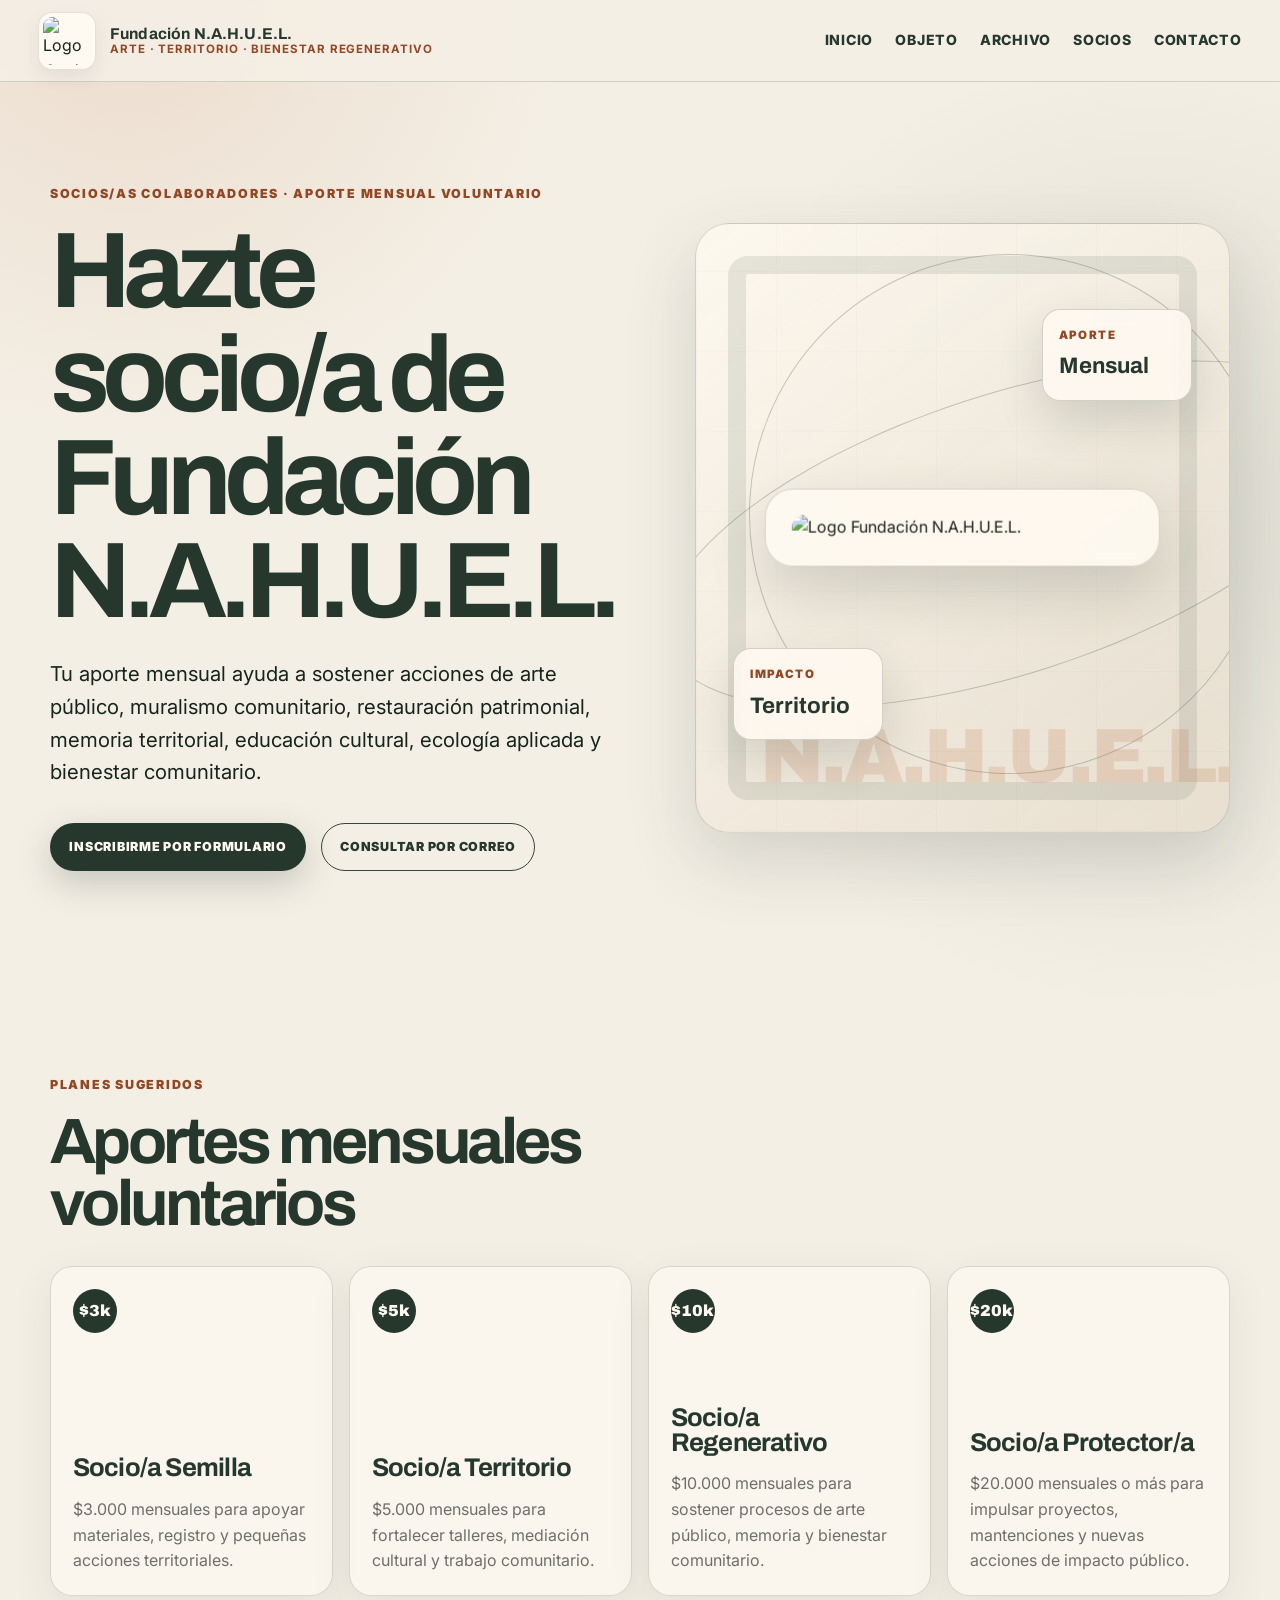
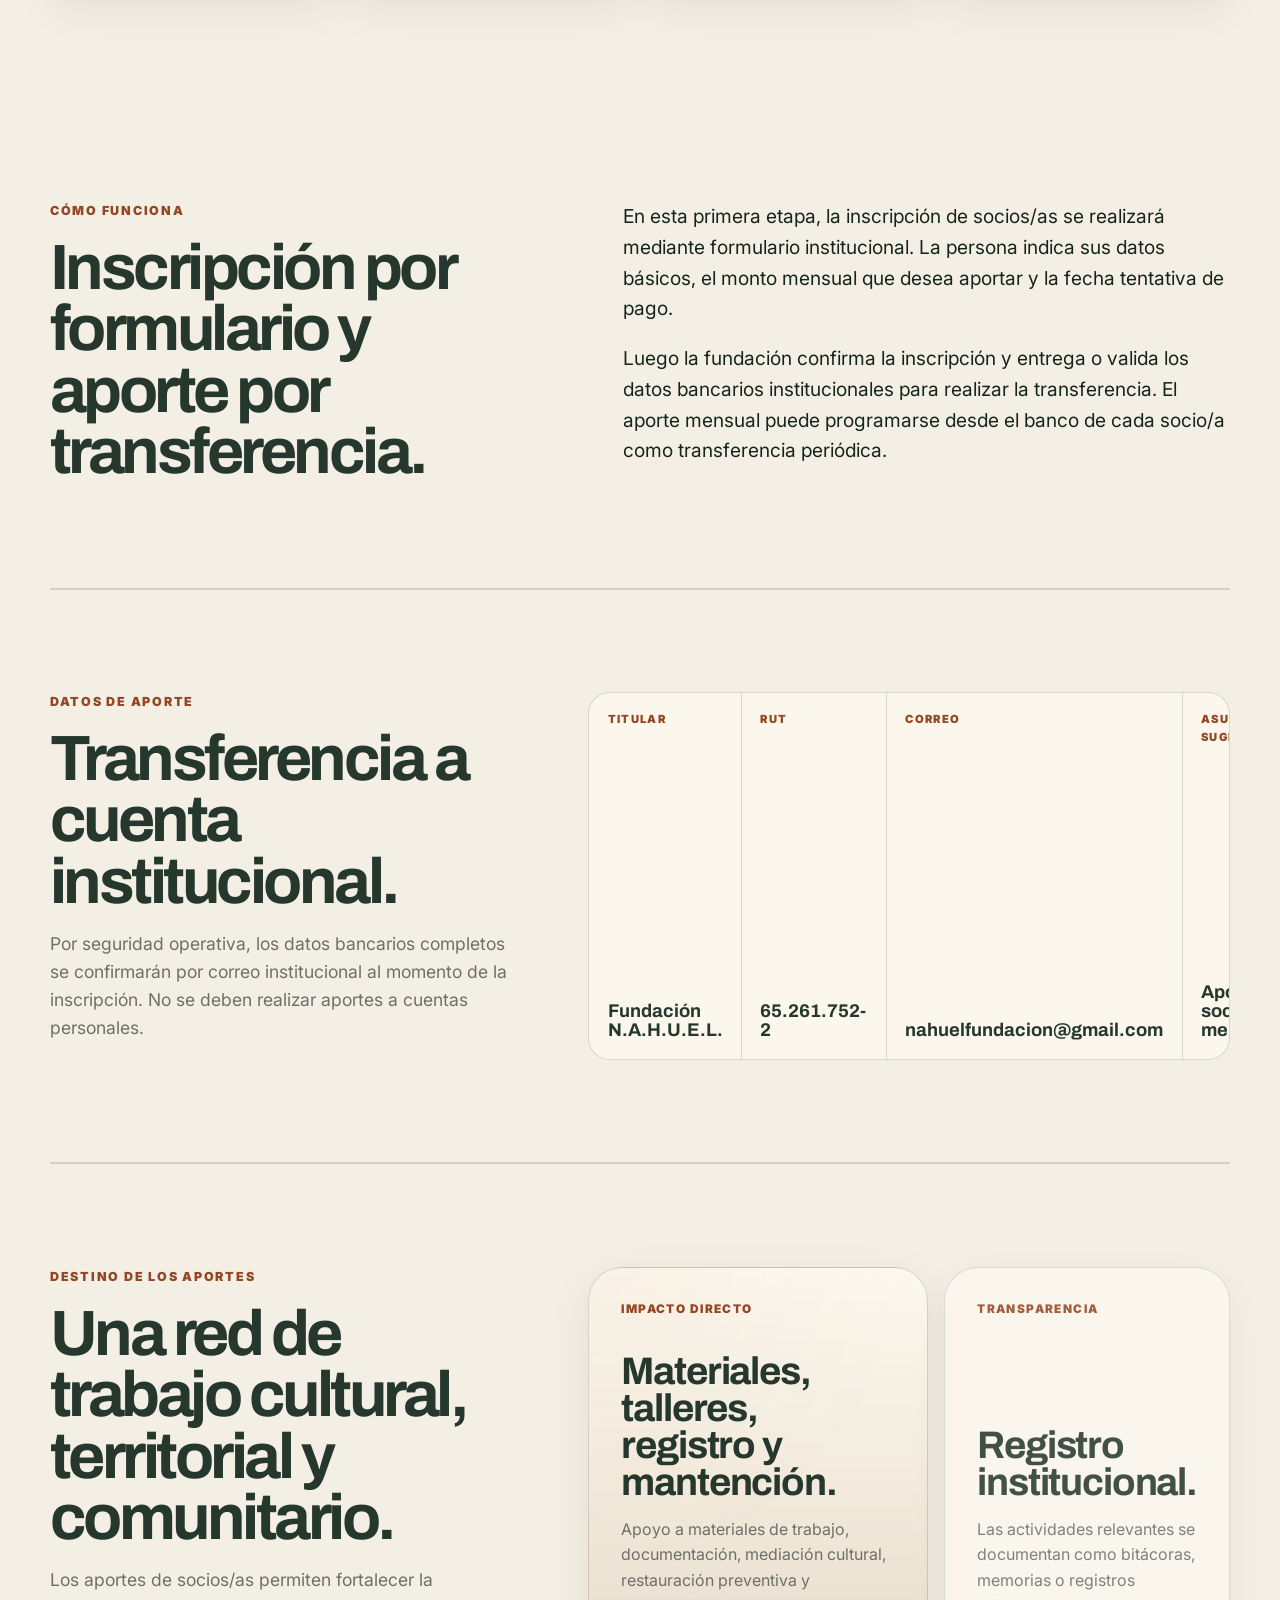
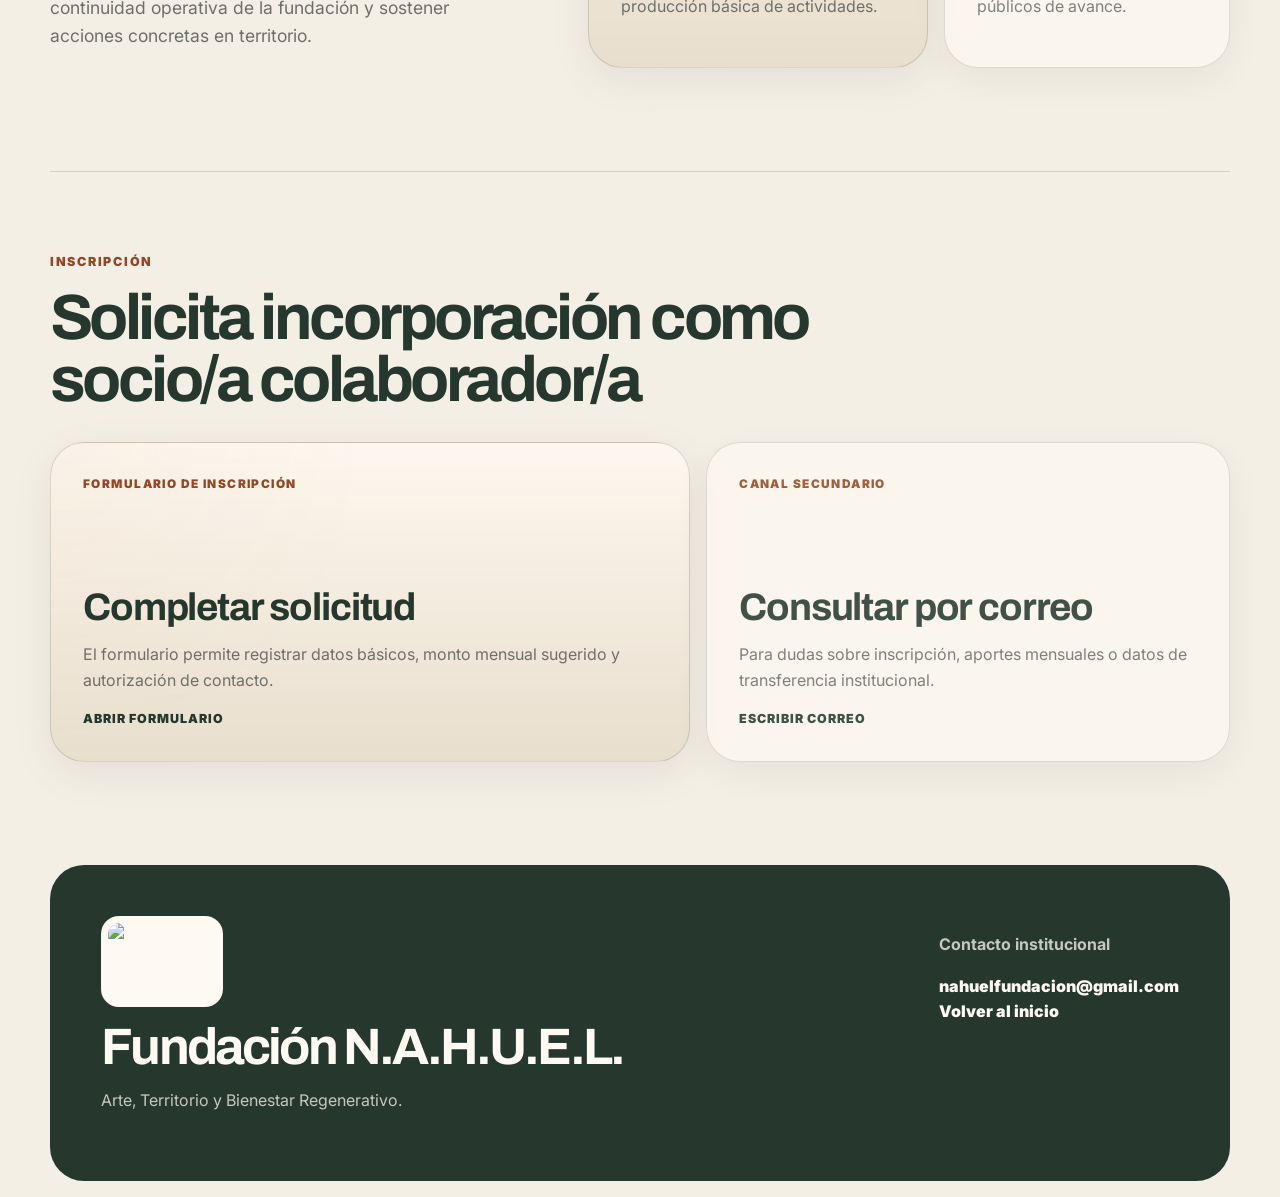
==== commit 5963d8dd: "Conectar formulario de socios en página ES" ====
--- a/socios.html
+++ b/socios.html
@@ -13,6 +13,8 @@
   <meta name="geo.region" content="CL-RM" />
   <meta name="geo.placename" content="La Florida, Región Metropolitana, Chile" />
   <link rel="canonical" href="https://nahuelfundacion.github.io/socios.html" />
+  <link rel="alternate" hreflang="es-CL" href="https://nahuelfundacion.github.io/socios.html" />
+  <link rel="alternate" hreflang="en" href="https://nahuelfundacion.github.io/en/supporters.html" />
   <link rel="preconnect" href="https://fonts.googleapis.com" />
   <link rel="preconnect" href="https://fonts.gstatic.com" crossorigin />
   <link href="https://fonts.googleapis.com/css2?family=Archivo:wght@400;500;700;800;900&family=Inter:wght@400;500;600;700&display=swap" rel="stylesheet" />
@@ -54,7 +56,7 @@
         "potentialAction": {
           "@type": "DonateAction",
           "name": "Aporte mensual de socio/a colaborador/a",
-          "target": "https://nahuelfundacion.github.io/socios.html"
+          "target": "https://docs.google.com/forms/d/e/1FAIpQLScfQ43WdrInhKKocXMdaCNsZTAZerqB8HEu_zSWco58oh8rAg/viewform?usp=header"
         }
       },
       {
@@ -104,8 +106,8 @@
           Tu aporte mensual ayuda a sostener acciones de arte público, muralismo comunitario, restauración patrimonial, memoria territorial, educación cultural, ecología aplicada y bienestar comunitario.
         </p>
         <div class="hero-actions">
-          <a class="button button-primary" href="mailto:nahuelfundacion@gmail.com?subject=Inscripci%C3%B3n%20socio%2Fa%20colaborador%2Fa%20Fundaci%C3%B3n%20N.A.H.U.E.L.&body=Hola%20Fundaci%C3%B3n%20N.A.H.U.E.L.%2C%0A%0AQuiero%20inscribirme%20como%20socio%2Fa%20colaborador%2Fa.%0A%0ANombre%20completo%3A%0ARUT%3A%0ATel%C3%A9fono%3A%0AComuna%3A%0AMonto%20mensual%20que%20deseo%20aportar%3A%0AFecha%20tentativa%20de%20pago%20mensual%3A%0A%0ASolicito%20los%20datos%20bancarios%20institucionales%20para%20realizar%20mi%20aporte.%0A%0ASaludos.">Inscribirme por correo</a>
-          <a class="button button-secondary" href="#planes">Ver planes sugeridos</a>
+          <a class="button button-primary" href="https://docs.google.com/forms/d/e/1FAIpQLScfQ43WdrInhKKocXMdaCNsZTAZerqB8HEu_zSWco58oh8rAg/viewform?usp=header" target="_blank" rel="noopener noreferrer">Inscribirme por formulario</a>
+          <a class="button button-secondary" href="mailto:nahuelfundacion@gmail.com?subject=Consulta%20socios%2Fas%20Fundaci%C3%B3n%20N.A.H.U.E.L.">Consultar por correo</a>
         </div>
       </div>
 
@@ -158,11 +160,11 @@
     <section class="section-pad split-section">
       <div class="section-kicker">
         <p class="eyebrow">Cómo funciona</p>
-        <h2>Inscripción simple y aporte por transferencia.</h2>
+        <h2>Inscripción por formulario y aporte por transferencia.</h2>
       </div>
       <div class="rich-text">
         <p>
-          En esta primera etapa, la inscripción de socios/as se realizará por correo institucional. La persona indica sus datos básicos, el monto mensual que desea aportar y la fecha tentativa de pago.
+          En esta primera etapa, la inscripción de socios/as se realizará mediante formulario institucional. La persona indica sus datos básicos, el monto mensual que desea aportar y la fecha tentativa de pago.
         </p>
         <p>
           Luego la fundación confirma la inscripción y entrega o valida los datos bancarios institucionales para realizar la transferencia. El aporte mensual puede programarse desde el banco de cada socio/a como transferencia periódica.
@@ -178,7 +180,7 @@
           Por seguridad operativa, los datos bancarios completos se confirmarán por correo institucional al momento de la inscripción. No se deben realizar aportes a cuentas personales.
         </p>
       </div>
-      <div class="data-grid">
+      <div class="data-grid contribution-data-grid">
         <div><span>Titular</span><strong>Fundación N.A.H.U.E.L.</strong></div>
         <div><span>RUT</span><strong>65.261.752-2</strong></div>
         <div><span>Correo</span><strong>nahuelfundacion@gmail.com</strong></div>
@@ -214,17 +216,18 @@
         <h2>Solicita incorporación como socio/a colaborador/a</h2>
       </div>
       <div class="archive-grid">
-        <a class="archive-card featured-archive-card" href="mailto:nahuelfundacion@gmail.com?subject=Inscripci%C3%B3n%20socio%2Fa%20colaborador%2Fa%20Fundaci%C3%B3n%20N.A.H.U.E.L.&body=Hola%20Fundaci%C3%B3n%20N.A.H.U.E.L.%2C%0A%0AQuiero%20inscribirme%20como%20socio%2Fa%20colaborador%2Fa.%0A%0ANombre%20completo%3A%0ARUT%3A%0ATel%C3%A9fono%3A%0AComuna%3A%0AMonto%20mensual%20que%20deseo%20aportar%3A%0AFecha%20tentativa%20de%20pago%20mensual%3A%0A%0ASolicito%20los%20datos%20bancarios%20institucionales%20para%20realizar%20mi%20aporte.%0A%0ASaludos.">
-          <span>Correo de inscripción</span>
-          <h3>Enviar solicitud</h3>
-          <p>Se abrirá un correo con los campos básicos para iniciar la inscripción.</p>
-          <strong>Inscribirme</strong>
+        <a class="archive-card featured-archive-card" href="https://docs.google.com/forms/d/e/1FAIpQLScfQ43WdrInhKKocXMdaCNsZTAZerqB8HEu_zSWco58oh8rAg/viewform?usp=header" target="_blank" rel="noopener noreferrer">
+          <span>Formulario de inscripción</span>
+          <h3>Completar solicitud</h3>
+          <p>El formulario permite registrar datos básicos, monto mensual sugerido y autorización de contacto.</p>
+          <strong>Abrir formulario</strong>
         </a>
-        <article class="archive-card muted-archive-card">
-          <span>Próxima etapa</span>
-          <h3>Sistema automatizado</h3>
-          <p>Cuando aumente el flujo de socios/as, se evaluará integración con formulario externo y pago recurrente mediante plataforma de cobro.</p>
-        </article>
+        <a class="archive-card muted-archive-card" href="mailto:nahuelfundacion@gmail.com?subject=Consulta%20socios%2Fas%20Fundaci%C3%B3n%20N.A.H.U.E.L.">
+          <span>Canal secundario</span>
+          <h3>Consultar por correo</h3>
+          <p>Para dudas sobre inscripción, aportes mensuales o datos de transferencia institucional.</p>
+          <strong>Escribir correo</strong>
+        </a>
       </div>
     </section>
   </main>
